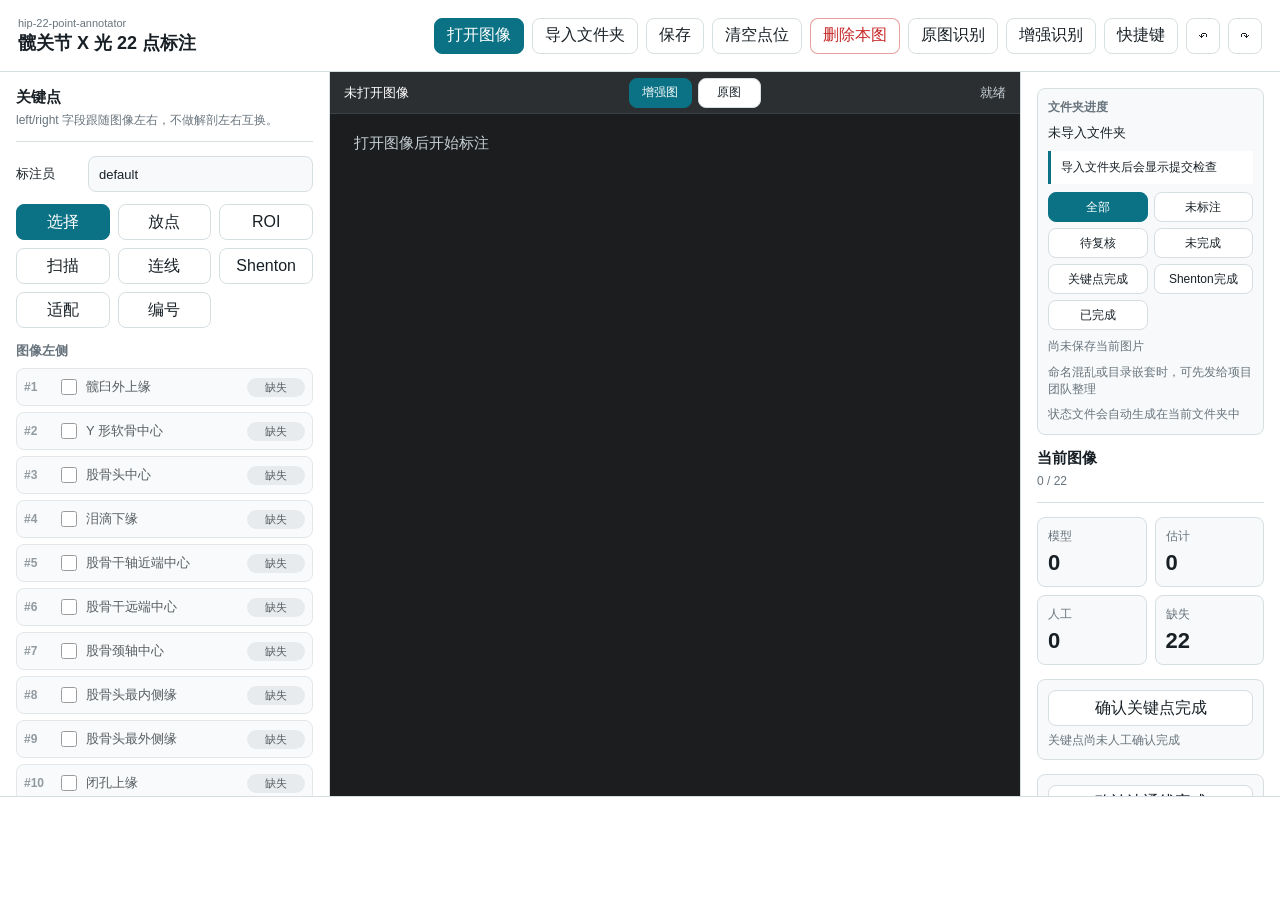
==== static/index.html @ 48fa0813 "feat: add 14 default guide connections with light red styling Add predefined connection pairs for ac" ====
<!doctype html>
<html lang="zh-CN">
  <head>
    <meta charset="utf-8" />
    <meta name="viewport" content="width=device-width, initial-scale=1" />
    <title>22 点髋关节 X 光标注</title>
    <link rel="stylesheet" href="/static/style.css?v=default-connections" />
  </head>
  <body>
    <main class="app-shell">
      <header class="topbar">
        <div class="brand">
          <p>hip-22-point-annotator</p>
          <h1>髋关节 X 光 22 点标注</h1>
        </div>
        <div class="top-actions">
          <label class="button primary">
            打开图像
            <input id="fileInput" type="file" accept="image/*,.dcm,.dicom" hidden />
          </label>
          <button id="btnFolder" type="button">导入文件夹</button>
          <button id="btnSave" type="button">保存</button>
          <button id="btnClearPoints" type="button" title="清空当前图片的 22 个关键点，不影响 Shenton 曲线、ROI 或扫描校正">清空点位</button>
          <button id="btnDeleteImage" class="danger" type="button" title="从当前文件夹删除这张图片及同名标注文件">删除本图</button>
          <button id="btnAutoDetect" type="button" title="用原图对当前图片重新识别；保留已经人工修改的点">原图识别</button>
          <button id="btnAutoDetectEnhanced" type="button" title="用增强预览图识别当前图片；仅辅助识别，不覆盖原图">增强识别</button>
          <button id="btnShortcutHelp" type="button" title="查看快捷键">快捷键</button>
          <button id="btnUndo" type="button" aria-label="撤销">↶</button>
          <button id="btnRedo" type="button" aria-label="重做">↷</button>
        </div>
      </header>

      <section class="workspace">
        <aside class="side-panel point-panel">
          <div class="panel-head">
            <div>
              <h2>关键点</h2>
              <p>left/right 字段跟随图像左右，不做解剖左右互换。</p>
            </div>
          </div>
          <div class="annotator-row">
            <label for="annotatorInput">标注员</label>
            <input id="annotatorInput" type="text" value="default" autocomplete="off" />
          </div>
          <div class="tool-row" role="group" aria-label="工具">
            <button class="tool-button active" data-tool="select" type="button">选择</button>
            <button class="tool-button" data-tool="point" type="button">放点</button>
            <button class="tool-button" data-tool="roi" type="button">ROI</button>
            <button class="tool-button" data-tool="scan" type="button">扫描</button>
            <button class="tool-button" data-tool="line" type="button">连线</button>
            <button class="tool-button" data-tool="shenton" type="button">Shenton</button>
            <button id="btnFit" type="button">适配</button>
            <button id="btnToggleLabels" type="button">编号</button>
          </div>
          <div class="roi-toolbox" id="roiToolbox" hidden>
            <div class="settings-title">关注区域 ROI</div>
            <div class="roi-actions">
              <button id="btnRoiFit" type="button">适配 ROI</button>
              <button id="btnRoiClear" type="button">清空 ROI</button>
            </div>
            <small id="roiHintText">拖拽画出需要关注的 X 光区域；ROI 启用时识别优先使用 ROI，未启用 ROI 时才使用扫描四角校正。</small>
          </div>
          <div class="scan-toolbox" id="scanToolbox" hidden>
            <div class="settings-title">类扫描校正</div>
            <div class="scan-actions">
              <button id="btnScanFit" type="button">适配扫描区</button>
              <button id="btnScanClear" type="button">清空四角</button>
            </div>
            <small id="scanHintText">依次点击片子左上、右上、右下、左下四个角；未启用 ROI 时，识别会先透视校正再映射回原图坐标。</small>
          </div>
          <div class="shenton-toolbox" id="shentonToolbox" hidden>
            <div class="settings-title">Shenton 曲线</div>
            <div class="segmented-row" role="group" aria-label="Shenton 侧别">
              <button class="active" type="button" data-shenton-side="left">图像左侧</button>
              <button type="button" data-shenton-side="right">图像右侧</button>
            </div>
            <div class="segmented-row" role="group" aria-label="Shenton 曲线段">
              <button class="active" type="button" data-shenton-segment="obturator_upper_curve">闭孔上缘</button>
              <button type="button" data-shenton-segment="femoral_neck_inner_lower_curve">股骨颈内下缘</button>
            </div>
            <div class="shenton-actions">
              <button id="btnShentonUndo" type="button">撤销点</button>
              <button id="btnShentonClear" type="button">清空段</button>
            </div>
            <label class="shenton-review-row" for="shentonReviewSelect">
              医生判断
              <select id="shentonReviewSelect">
                <option value="not_reviewed">未复核</option>
                <option value="continuous">连续</option>
                <option value="discontinuous">不连续</option>
                <option value="uncertain">不确定</option>
              </select>
            </label>
            <small id="shentonHintText">每侧两段曲线，每段至少 3 个点，点越多越贴合曲线；本功能仅用于研究复核辅助。</small>
          </div>
          <div class="point-groups" id="pointGroups"></div>
        </aside>

        <section class="canvas-column">
          <div class="canvas-toolbar">
            <div class="image-title" id="imageTitle">未打开图像</div>
            <div class="view-toggle" role="group" aria-label="图像显示模式">
              <button class="active" type="button" data-image-view="enhanced">增强图</button>
              <button type="button" data-image-view="original">原图</button>
            </div>
            <div class="status-text" id="statusText">就绪</div>
          </div>
          <div class="canvas-wrap" id="canvasWrap">
            <canvas id="mainCanvas"></canvas>
            <div class="context-menu" id="contextMenu">
              <div class="context-title" id="contextTitle">选择点位</div>
              <div id="contextItems"></div>
            </div>
          </div>
        </section>

        <aside class="side-panel review-panel">
          <div class="progress-box">
            <div class="settings-title">文件夹进度</div>
            <div class="progress-summary" id="progressSummary">未导入文件夹</div>
            <div class="submission-check" id="submissionCheck">导入文件夹后会显示提交检查</div>
            <div class="filter-row" id="progressFilters" role="group" aria-label="按标注状态筛选">
              <button class="active" type="button" data-status-filter="all">全部</button>
              <button type="button" data-status-filter="pending">未标注</button>
              <button type="button" data-status-filter="auto">待复核</button>
              <button type="button" data-status-filter="in_progress">未完成</button>
              <button type="button" data-status-filter="keypoint_complete">关键点完成</button>
              <button type="button" data-status-filter="shenton_complete">Shenton完成</button>
              <button type="button" data-status-filter="done">已完成</button>
            </div>
            <small id="saveInfoText">尚未保存当前图片</small>
            <small id="importReportText">命名混乱或目录嵌套时，可先发给项目团队整理</small>
            <small id="progressReportText">状态文件会自动生成在当前文件夹中</small>
          </div>
          <div class="panel-head">
            <div>
              <h2>当前图像</h2>
              <p id="completionText">0 / 22</p>
            </div>
          </div>
          <div class="summary-grid">
            <div>
              <span>模型</span>
              <strong id="countModel">0</strong>
            </div>
            <div>
              <span>估计</span>
              <strong id="countEstimated">0</strong>
            </div>
            <div>
              <span>人工</span>
              <strong id="countManual">0</strong>
            </div>
            <div>
              <span>缺失</span>
              <strong id="countMissing">22</strong>
            </div>
          </div>
          <div class="completion-actions">
            <button id="btnConfirmKeypointsComplete" type="button">确认关键点完成</button>
            <small id="keypointConfirmText">关键点尚未人工确认完成</small>
          </div>
          <div class="completion-actions">
            <button id="btnConfirmShentonComplete" type="button">确认沈通线完成</button>
            <small id="shentonConfirmText">沈通线尚未人工确认完成</small>
          </div>
          <div class="selected-box">
            <span>选中点</span>
            <strong id="selectedLabel">-</strong>
            <small id="selectedCoords">-</small>
          </div>
          <details class="measurement-box">
            <summary>Shenton 与测量</summary>
            <div id="shentonSummaryText">尚未标注 Shenton 曲线</div>
            <div id="clinicalParameterText">关键指标：等待关键点</div>
            <small id="acetabularDepthText">髋臼深度：等待关键点；DICOM 标尺可显示毫米值</small>
          </details>
          <details class="advanced-box">
            <summary>高级设置与团队导出</summary>
          <div class="settings-box">
            <div class="settings-title">工作流</div>
            <label class="toggle-row">
              <input id="autoDetectToggle" type="checkbox" checked />
              <span>启用自动识别</span>
            </label>
            <label class="toggle-row">
              <input id="autoSaveToggle" type="checkbox" checked />
              <span>自动保存</span>
            </label>
            <div class="dataset-root-box">
              <span>当前工作区</span>
              <small id="datasetRootText">annotation-tool</small>
              <button id="btnChooseDatasetRoot" type="button">选择目录</button>
            </div>
            <div class="dataset-root-box">
              <span>保存规则</span>
              <small>JSON 保存到 annotations；YOLO txt 保存到图片同目录</small>
            </div>
            <div class="dataset-root-box">
              <span>自动识别</span>
              <small id="autoDetectQueueText">未排队</small>
            </div>
            <button id="btnExportYolo" type="button" title="团队整理或训练使用；医生提交时直接发送整个文件夹即可">团队导出 YOLO</button>
            <div class="settings-title">显示</div>
            <label class="toggle-row">
              <input id="showDefaultConnectionsToggle" type="checkbox" checked />
              <span>默认连线</span>
            </label>
            <label class="toggle-row">
              <input id="showManualConnectionsToggle" type="checkbox" checked />
              <span>人工连线</span>
            </label>
            <label class="toggle-row">
              <input id="showShentonToggle" type="checkbox" checked />
              <span>Shenton 曲线</span>
            </label>
            <label class="toggle-row">
              <input id="showMeasurementsToggle" type="checkbox" checked />
              <span>测量线与指标</span>
            </label>
            <label class="toggle-row">
              <input id="showPointLabelsToggle" type="checkbox" checked />
              <span>点编号</span>
            </label>
          </div>
          <div class="connection-box">
            <div class="settings-title">连线</div>
            <strong id="selectedConnectionLabel">未选中连线</strong>
            <button id="btnDeleteConnection" type="button">取消选中连线</button>
            <div id="connectionList" class="connection-list"></div>
          </div>
          </details>
          <div class="warning-list" id="warningList"></div>
        </aside>
      </section>

      <footer class="thumb-strip" id="thumbStrip"></footer>
    </main>

    <dialog id="folderDialog">
      <form method="dialog" class="folder-dialog">
        <h2>导入文件夹</h2>
        <label for="folderPathInput">文件夹绝对路径</label>
        <div class="folder-input-row">
          <input id="folderPathInput" type="text" placeholder="/path/to/images" />
          <button id="btnPickFolder" type="button">选择</button>
        </div>
        <p id="folderError" class="dialog-error"></p>
        <p class="folder-help">
          建议所有待标注图片放在同一个文件夹。若命名混乱、嵌套很多、无法导入或不确定怎么整理，可先把照片发给项目团队整理后再标注。
        </p>
        <div class="dialog-actions">
          <button value="cancel" type="submit">取消</button>
          <button id="btnConfirmFolder" value="default" type="button">导入</button>
        </div>
      </form>
    </dialog>

    <dialog id="shortcutsDialog">
      <form method="dialog" class="shortcut-dialog">
        <h2>快捷键</h2>
        <div class="shortcut-grid">
          <span>V</span><span>选择/拖拽</span>
          <span>P</span><span>放点</span>
          <span>R</span><span>画 ROI</span>
          <span>C</span><span>扫描四角</span>
          <span>S</span><span>Shenton 曲线</span>
          <span>E</span><span>增强图 / 原图</span>
          <span>D</span><span>原图识别</span>
          <span>F</span><span>适配当前图</span>
          <span>Ctrl+S</span><span>保存</span>
          <span>← / →</span><span>上一张 / 下一张</span>
          <span>Delete</span><span>删除选中项或标记缺失</span>
        </div>
        <div class="dialog-actions">
          <button value="default" type="submit">关闭</button>
        </div>
      </form>
    </dialog>

    <script src="/static/app.js?v=default-connections"></script>
  </body>
</html>
---- static/style.css ----
:root {
  --bg: #eef2f3;
  --panel: #ffffff;
  --panel-2: #f7f9fa;
  --ink: #182026;
  --muted: #68747d;
  --line: #d7dee2;
  --canvas: #1b1d1f;
  --accent: #0b7285;
  --accent-strong: #095c6b;
  --left: #d9480f;
  --right: #1c7ed6;
  --manual: #2f9e44;
  --estimated: #e67700;
  --retuve: #6741d9;
  --missing: #adb5bd;
  --danger: #c92a2a;
  --shadow: 0 8px 24px rgba(24, 32, 38, 0.08);
  --radius: 8px;
  font-family: "Segoe UI", "Microsoft YaHei", "PingFang SC", Arial, sans-serif;
}

* {
  box-sizing: border-box;
}

[hidden] {
  display: none !important;
}

body {
  margin: 0;
  background: var(--bg);
  color: var(--ink);
  height: 100vh;
  overflow: hidden;
}

button,
.button,
input {
  font: inherit;
}

button,
.button {
  min-height: 36px;
  border: 1px solid var(--line);
  border-radius: var(--radius);
  background: var(--panel);
  color: var(--ink);
  padding: 0 12px;
  display: inline-flex;
  align-items: center;
  justify-content: center;
  gap: 6px;
  cursor: pointer;
}

button:hover,
.button:hover {
  border-color: var(--accent);
  color: var(--accent);
}

.button.primary {
  background: var(--accent);
  border-color: var(--accent);
  color: white;
}

.button.primary:hover {
  background: var(--accent-strong);
  color: white;
}

button.danger {
  border-color: rgba(201, 42, 42, 0.45);
  color: var(--danger);
}

button.danger:hover {
  background: #fff5f5;
  border-color: var(--danger);
  color: var(--danger);
}

.app-shell {
  height: 100vh;
  display: grid;
  grid-template-rows: minmax(72px, auto) minmax(0, 1fr) 104px;
}

.topbar {
  background: var(--panel);
  border-bottom: 1px solid var(--line);
  display: flex;
  align-items: center;
  justify-content: space-between;
  padding: 0 18px;
  gap: 16px;
}

.brand p {
  margin: 0 0 2px;
  color: var(--muted);
  font-size: 11px;
}

.brand h1 {
  margin: 0;
  font-size: 18px;
  font-weight: 700;
}

.top-actions {
  display: flex;
  align-items: center;
  gap: 8px;
  flex-wrap: wrap;
  justify-content: flex-end;
}

.workspace {
  min-height: 0;
  display: grid;
  grid-template-columns: 330px minmax(420px, 1fr) 260px;
}

.side-panel {
  min-height: 0;
  background: var(--panel);
  border-right: 1px solid var(--line);
  padding: 16px;
  overflow-y: auto;
}

.review-panel {
  border-left: 1px solid var(--line);
  border-right: 0;
}

.panel-head {
  border-bottom: 1px solid var(--line);
  padding-bottom: 12px;
  margin-bottom: 14px;
}

.panel-head h2 {
  margin: 0 0 5px;
  font-size: 15px;
}

.panel-head p {
  margin: 0;
  color: var(--muted);
  font-size: 12px;
  line-height: 1.45;
}

.annotator-row {
  display: grid;
  grid-template-columns: 64px 1fr;
  align-items: center;
  gap: 8px;
  margin-bottom: 12px;
  font-size: 13px;
}

.annotator-row input,
.folder-dialog input {
  min-height: 36px;
  border: 1px solid var(--line);
  border-radius: var(--radius);
  padding: 0 10px;
  background: var(--panel-2);
  color: var(--ink);
}

.tool-row {
  display: grid;
  grid-template-columns: repeat(3, 1fr);
  gap: 8px;
  margin-bottom: 14px;
}

.tool-button.active {
  background: var(--accent);
  border-color: var(--accent);
  color: white;
}

.shenton-toolbox,
.roi-toolbox,
.scan-toolbox {
  border: 1px solid var(--line);
  border-radius: var(--radius);
  background: var(--panel-2);
  padding: 10px;
  display: grid;
  gap: 8px;
  margin-bottom: 14px;
}

.segmented-row,
.shenton-actions,
.roi-actions,
.scan-actions,
.view-toggle {
  display: grid;
  grid-template-columns: repeat(2, minmax(0, 1fr));
  gap: 6px;
}

.view-toggle {
  width: 132px;
  flex: 0 0 auto;
}

.segmented-row button,
.shenton-actions button,
.roi-actions button,
.scan-actions button,
.view-toggle button {
  min-height: 30px;
  padding: 0 8px;
  font-size: 12px;
}

.segmented-row button.active,
.view-toggle button.active {
  color: white;
  background: var(--accent);
  border-color: var(--accent);
}

.shenton-review-row {
  display: grid;
  grid-template-columns: 70px minmax(0, 1fr);
  align-items: center;
  gap: 8px;
  font-size: 13px;
}

.shenton-review-row select {
  min-height: 32px;
  border: 1px solid var(--line);
  border-radius: var(--radius);
  background: var(--panel);
  color: var(--ink);
  padding: 0 8px;
}

.shenton-toolbox small,
.roi-toolbox small,
.scan-toolbox small {
  color: var(--muted);
  font-size: 12px;
  line-height: 1.45;
}

.point-groups {
  display: grid;
  gap: 14px;
}

.point-group h3 {
  margin: 0 0 8px;
  font-size: 13px;
  color: var(--muted);
}

.point-row {
  width: 100%;
  min-height: 38px;
  border: 1px solid var(--line);
  background: var(--panel-2);
  border-radius: var(--radius);
  display: grid;
  grid-template-columns: 26px 22px minmax(0, 1fr) 66px;
  align-items: center;
  gap: 7px;
  padding: 5px 7px;
  margin-bottom: 6px;
  cursor: pointer;
}

.point-row:hover {
  border-color: var(--accent);
}

.point-row.selected {
  border-color: var(--accent);
  box-shadow: inset 3px 0 0 var(--accent);
}

.point-row.missing {
  opacity: 0.72;
}

.point-number {
  font-size: 12px;
  font-weight: 700;
  color: var(--muted);
}

.point-row input {
  width: 16px;
  height: 16px;
  accent-color: var(--accent);
}

.point-name {
  min-width: 0;
  overflow: hidden;
  white-space: nowrap;
  text-overflow: ellipsis;
  font-size: 13px;
}

.source-badge {
  min-width: 58px;
  justify-self: end;
  border-radius: 999px;
  padding: 2px 7px;
  font-size: 11px;
  text-align: center;
  color: white;
  background: var(--missing);
}

.source-badge.retuve {
  background: var(--retuve);
}

.source-badge.estimated {
  background: var(--estimated);
}

.source-badge.manual {
  background: var(--manual);
}

.source-badge.missing {
  color: var(--ink);
  background: #dfe4e7;
}

.canvas-column {
  min-width: 0;
  min-height: 0;
  display: grid;
  grid-template-rows: 42px minmax(0, 1fr);
  background: var(--canvas);
}

.canvas-toolbar {
  height: 42px;
  background: #2b2f31;
  color: white;
  display: flex;
  align-items: center;
  justify-content: space-between;
  gap: 12px;
  padding: 0 14px;
  border-bottom: 1px solid #3a4044;
  font-size: 13px;
}

.image-title,
.status-text {
  min-width: 0;
  overflow: hidden;
  white-space: nowrap;
  text-overflow: ellipsis;
}

.status-text {
  color: #c7d0d5;
}

.canvas-wrap {
  position: relative;
  min-height: 0;
  overflow: hidden;
}

#mainCanvas {
  display: block;
  width: 100%;
  height: 100%;
}

.context-menu {
  position: absolute;
  z-index: 20;
  display: none;
  min-width: 220px;
  max-width: 280px;
  max-height: min(520px, calc(100% - 16px));
  background: var(--panel);
  border: 1px solid var(--line);
  border-radius: var(--radius);
  box-shadow: var(--shadow);
  overflow-y: auto;
}

.context-title {
  padding: 8px 10px;
  background: var(--panel-2);
  color: var(--muted);
  font-size: 12px;
  border-bottom: 1px solid var(--line);
}

.context-item {
  padding: 8px 10px;
  display: flex;
  align-items: center;
  justify-content: space-between;
  gap: 12px;
  cursor: pointer;
  font-size: 13px;
}

.context-item:hover {
  background: #e8f7fa;
  color: var(--accent);
}

.context-item small {
  color: var(--muted);
}

.summary-grid {
  display: grid;
  grid-template-columns: repeat(2, 1fr);
  gap: 8px;
  margin-bottom: 14px;
}

.summary-grid div,
.selected-box,
.completion-actions,
.measurement-box,
.settings-box,
.connection-box,
.progress-box {
  border: 1px solid var(--line);
  border-radius: var(--radius);
  background: var(--panel-2);
  padding: 10px;
}

.settings-box,
.connection-box,
.measurement-box {
  display: grid;
  gap: 8px;
  margin-bottom: 14px;
}

.advanced-box {
  border: 1px solid var(--line);
  border-radius: var(--radius);
  background: var(--panel-2);
  margin-bottom: 14px;
}

.advanced-box summary {
  min-height: 36px;
  padding: 8px 10px;
  cursor: pointer;
  color: var(--ink);
  font-size: 13px;
  font-weight: 700;
}

.advanced-box .settings-box,
.advanced-box .connection-box {
  border: 0;
  border-top: 1px solid var(--line);
  border-radius: 0;
  margin-bottom: 0;
}

.progress-box {
  display: grid;
  gap: 8px;
  margin-bottom: 14px;
}

.progress-summary {
  font-size: 13px;
  line-height: 1.45;
}

.progress-summary strong {
  font-size: 20px;
}

.submission-check {
  border-left: 3px solid var(--accent);
  background: white;
  padding: 8px 10px;
  font-size: 12px;
  line-height: 1.45;
}

.submission-check.ready {
  border-left-color: var(--manual);
  background: #ebfbee;
}

.submission-check.warning {
  border-left-color: var(--estimated);
  background: #fff8e8;
}

.filter-row {
  display: grid;
  grid-template-columns: repeat(2, minmax(0, 1fr));
  gap: 6px;
}

.filter-row button {
  min-height: 30px;
  padding: 0 8px;
  font-size: 12px;
}

.filter-row button.active {
  color: white;
  background: var(--accent);
  border-color: var(--accent);
}

.summary-grid span,
.selected-box span,
.selected-box small,
.completion-actions small,
.dataset-root-box span,
.dataset-root-box small {
  display: block;
  color: var(--muted);
  font-size: 12px;
}

.completion-actions {
  display: grid;
  gap: 6px;
  margin-bottom: 14px;
}

.completion-actions small {
  line-height: 1.4;
}

.measurement-box {
  border: 1px solid var(--line);
  border-radius: var(--radius);
  background: var(--panel-2);
  margin-bottom: 14px;
  font-size: 12px;
  line-height: 1.45;
}

.measurement-box summary {
  min-height: 36px;
  padding: 8px 10px;
  cursor: pointer;
  color: var(--ink);
  font-size: 13px;
  font-weight: 700;
}

.measurement-box > :not(summary) {
  border-top: 1px solid var(--line);
  padding: 8px 10px;
}

.measurement-box small {
  color: var(--muted);
  overflow-wrap: anywhere;
}

.summary-grid strong {
  display: block;
  margin-top: 5px;
  font-size: 22px;
}

.selected-box strong {
  display: block;
  margin: 6px 0;
  font-size: 14px;
  line-height: 1.35;
}

.settings-title {
  color: var(--muted);
  font-size: 12px;
  font-weight: 700;
}

.toggle-row {
  min-height: 28px;
  display: flex;
  align-items: center;
  gap: 8px;
  font-size: 13px;
}

.toggle-row input {
  width: 16px;
  height: 16px;
  accent-color: var(--accent);
}

.dataset-root-box {
  display: grid;
  gap: 6px;
}

.dataset-root-box small {
  overflow: hidden;
  overflow-wrap: anywhere;
  white-space: normal;
  text-overflow: ellipsis;
}

#saveInfoText,
#importReportText,
#progressReportText {
  display: block;
  color: var(--muted);
  font-size: 12px;
  line-height: 1.45;
  overflow-wrap: anywhere;
}

.connection-box strong {
  font-size: 13px;
  line-height: 1.35;
}

.connection-list {
  max-height: 180px;
  overflow-y: auto;
  display: grid;
  gap: 6px;
}

.connection-row {
  border: 1px solid var(--line);
  border-radius: var(--radius);
  background: var(--panel);
  min-height: 32px;
  padding: 6px 8px;
  display: flex;
  justify-content: space-between;
  gap: 8px;
  align-items: center;
  cursor: pointer;
  font-size: 12px;
}

.connection-row:hover,
.connection-row.selected {
  border-color: var(--accent);
  color: var(--accent);
}

.connection-row small {
  color: var(--muted);
}

.warning-list {
  display: grid;
  gap: 8px;
}

.warning-item {
  border-left: 3px solid var(--estimated);
  background: #fff8e8;
  padding: 8px 10px;
  font-size: 12px;
  line-height: 1.45;
}

.thumb-strip {
  min-width: 0;
  background: var(--panel);
  border-top: 1px solid var(--line);
  display: flex;
  align-items: center;
  gap: 10px;
  padding: 12px 16px;
  overflow-x: auto;
}

.thumb {
  width: 84px;
  height: 72px;
  border: 2px solid transparent;
  border-radius: var(--radius);
  background-position: center;
  background-size: cover;
  background-color: var(--panel-2);
  flex: 0 0 auto;
  position: relative;
  cursor: pointer;
  overflow: hidden;
}

.thumb.loading::after {
  content: "";
  position: absolute;
  inset: 0;
  background: linear-gradient(90deg, transparent, rgba(255, 255, 255, 0.38), transparent);
  transform: translateX(-100%);
  animation: thumb-loading 1.2s infinite;
}

@keyframes thumb-loading {
  to {
    transform: translateX(100%);
  }
}

.thumb.active {
  border-color: var(--accent);
}

.thumb-status {
  position: absolute;
  width: 10px;
  height: 10px;
  right: 5px;
  top: 5px;
  border-radius: 50%;
  background: var(--missing);
  border: 1px solid white;
}

.thumb-label {
  position: absolute;
  left: 4px;
  right: 4px;
  bottom: 4px;
  border-radius: 5px;
  padding: 2px 4px;
  color: white;
  background: rgba(24, 32, 38, 0.78);
  font-size: 11px;
  line-height: 1.2;
  text-align: center;
  white-space: nowrap;
  overflow: hidden;
  text-overflow: ellipsis;
}

.thumb-status.in_progress {
  background: var(--estimated);
}

.thumb-status.keypoint_complete {
  background: var(--accent);
}

.thumb-status.shenton_complete {
  background: var(--right);
}

.thumb-status.auto {
  background: var(--retuve);
}

.thumb-status.done {
  background: var(--manual);
}

.thumb-empty {
  min-width: 220px;
  color: var(--muted);
  font-size: 13px;
}

dialog {
  border: 1px solid var(--line);
  border-radius: var(--radius);
  box-shadow: var(--shadow);
  padding: 0;
}

dialog::backdrop {
  background: rgba(24, 32, 38, 0.42);
}

.folder-dialog,
.shortcut-dialog {
  width: min(480px, 92vw);
  display: grid;
  gap: 10px;
  padding: 18px;
}

.folder-dialog h2,
.shortcut-dialog h2 {
  margin: 0 0 6px;
  font-size: 18px;
}

.shortcut-grid {
  display: grid;
  grid-template-columns: 72px minmax(0, 1fr);
  gap: 8px 12px;
  font-size: 13px;
}

.shortcut-grid span:nth-child(odd) {
  font-weight: 700;
  color: var(--accent);
}

.folder-input-row {
  display: grid;
  grid-template-columns: minmax(0, 1fr) auto;
  gap: 8px;
}

.dialog-error {
  min-height: 18px;
  margin: 0;
  color: var(--danger);
  font-size: 12px;
}

.folder-help {
  margin: 0;
  color: var(--muted);
  font-size: 12px;
  line-height: 1.45;
}

.dialog-actions {
  display: flex;
  justify-content: flex-end;
  gap: 8px;
}

@media (max-width: 1180px) {
  .workspace {
    grid-template-columns: 300px minmax(360px, 1fr);
  }

  .review-panel {
    display: none;
  }
}

@media (max-width: 820px) {
  body {
    overflow: auto;
  }

  .app-shell {
    min-height: 100vh;
    height: auto;
    grid-template-rows: auto 70vh 96px;
  }

  .topbar,
  .workspace {
    display: block;
  }

  .topbar {
    padding: 12px;
  }

  .top-actions {
    margin-top: 10px;
    justify-content: flex-start;
  }

  .point-panel {
    display: none;
  }

  .canvas-column {
    height: 70vh;
  }
}
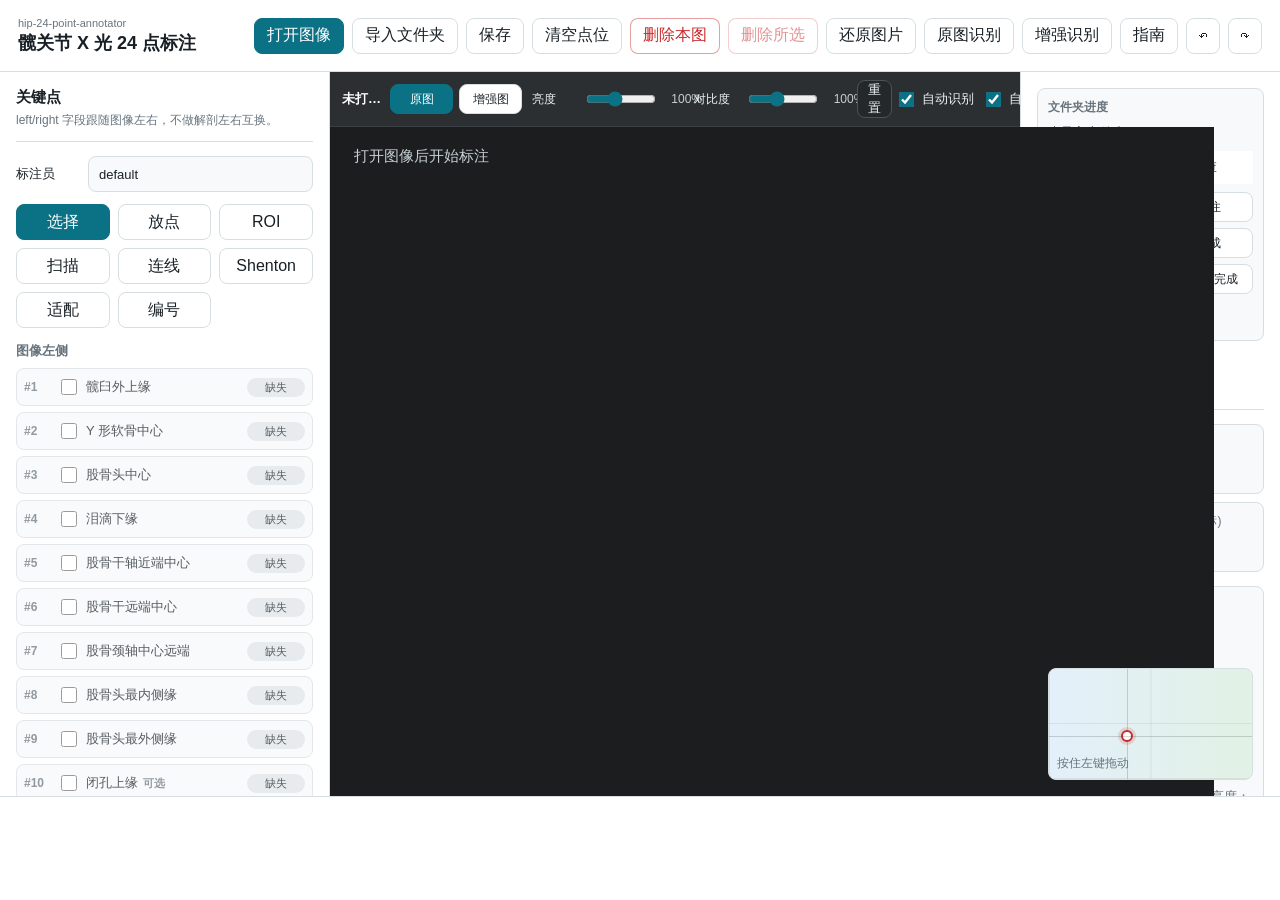
==== commit 93de4615: "feat: add optional hip annotation workflow updates" ====
--- a/static/index.html
+++ b/static/index.html
@@ -3,15 +3,15 @@
   <head>
     <meta charset="utf-8" />
     <meta name="viewport" content="width=device-width, initial-scale=1" />
-    <title>22 点髋关节 X 光标注</title>
-    <link rel="stylesheet" href="/static/style.css?v=default-connections" />
+    <title>24 点髋关节 X 光标注</title>
+    <link rel="stylesheet" href="/static/style.css?v=hip24-optional-10-11" />
   </head>
   <body>
     <main class="app-shell">
       <header class="topbar">
         <div class="brand">
-          <p>hip-22-point-annotator</p>
-          <h1>髋关节 X 光 22 点标注</h1>
+          <p>hip-24-point-annotator</p>
+          <h1>髋关节 X 光 24 点标注</h1>
         </div>
         <div class="top-actions">
           <label class="button primary">
@@ -20,11 +20,13 @@
           </label>
           <button id="btnFolder" type="button">导入文件夹</button>
           <button id="btnSave" type="button">保存</button>
-          <button id="btnClearPoints" type="button" title="清空当前图片的 22 个关键点，不影响 Shenton 曲线、ROI 或扫描校正">清空点位</button>
-          <button id="btnDeleteImage" class="danger" type="button" title="从当前文件夹删除这张图片及同名标注文件">删除本图</button>
+          <button id="btnClearPoints" type="button" title="清空当前图片的 24 个关键点，不影响 Shenton 曲线、ROI 或扫描校正">清空点位</button>
+          <button id="btnDeleteImage" class="danger" type="button" title="将这张图片及同名标注文件移动到图片同目录 trash 文件夹">删除本图</button>
+          <button id="btnDeleteSelectedImages" class="danger" type="button" disabled title="将勾选缩略图及同名标注文件移动到图片同目录 trash 文件夹">删除所选</button>
+          <button id="btnRestoreImages" type="button" title="从当前工作区 trash 文件夹中选择图片还原">还原图片</button>
           <button id="btnAutoDetect" type="button" title="用原图对当前图片重新识别；保留已经人工修改的点">原图识别</button>
           <button id="btnAutoDetectEnhanced" type="button" title="用增强预览图识别当前图片；仅辅助识别，不覆盖原图">增强识别</button>
-          <button id="btnShortcutHelp" type="button" title="查看快捷键">快捷键</button>
+          <button id="btnShortcutHelp" type="button" title="查看使用指南和快捷键">指南</button>
           <button id="btnUndo" type="button" aria-label="撤销">↶</button>
           <button id="btnRedo" type="button" aria-label="重做">↷</button>
         </div>
@@ -98,12 +100,38 @@
 
         <section class="canvas-column">
           <div class="canvas-toolbar">
-            <div class="image-title" id="imageTitle">未打开图像</div>
-            <div class="view-toggle" role="group" aria-label="图像显示模式">
-              <button class="active" type="button" data-image-view="enhanced">增强图</button>
-              <button type="button" data-image-view="original">原图</button>
-            </div>
-            <div class="status-text" id="statusText">就绪</div>
+            <div class="canvas-primary">
+              <div class="image-title" id="imageTitle">未打开图像</div>
+              <div class="view-toggle" role="group" aria-label="图像显示模式">
+                <button class="active" type="button" data-image-view="original">原图</button>
+                <button type="button" data-image-view="enhanced">增强图</button>
+              </div>
+            </div>
+            <div class="display-controls" aria-label="常用显示调节">
+              <label class="toolbar-slider" for="brightnessSlider">
+                <span>亮度</span>
+                <input id="brightnessSlider" type="range" min="50" max="180" value="100" />
+                <output id="brightnessValue">100%</output>
+              </label>
+              <label class="toolbar-slider" for="contrastSlider">
+                <span>对比度</span>
+                <input id="contrastSlider" type="range" min="50" max="180" value="100" />
+                <output id="contrastValue">100%</output>
+              </label>
+              <button id="btnResetDisplayAdjustments" type="button">重置</button>
+            </div>
+            <div class="workflow-strip" aria-label="常用工作流设置">
+              <label class="toolbar-toggle">
+                <input id="autoDetectToggle" type="checkbox" checked />
+                <span>自动识别</span>
+              </label>
+              <label class="toolbar-toggle">
+                <input id="autoSaveToggle" type="checkbox" checked />
+                <span>自动保存</span>
+              </label>
+              <small id="autoDetectQueueText">未排队</small>
+              <div class="status-text" id="statusText">就绪</div>
+            </div>
           </div>
           <div class="canvas-wrap" id="canvasWrap">
             <canvas id="mainCanvas"></canvas>
@@ -128,14 +156,11 @@
               <button type="button" data-status-filter="shenton_complete">Shenton完成</button>
               <button type="button" data-status-filter="done">已完成</button>
             </div>
-            <small id="saveInfoText">尚未保存当前图片</small>
-            <small id="importReportText">命名混乱或目录嵌套时，可先发给项目团队整理</small>
-            <small id="progressReportText">状态文件会自动生成在当前文件夹中</small>
           </div>
           <div class="panel-head">
             <div>
               <h2>当前图像</h2>
-              <p id="completionText">0 / 22</p>
+              <p id="completionText">0 / 20 必标</p>
             </div>
           </div>
           <div class="summary-grid">
@@ -152,9 +177,21 @@
               <strong id="countManual">0</strong>
             </div>
             <div>
-              <span>缺失</span>
-              <strong id="countMissing">22</strong>
-            </div>
+              <span>缺失(必标)</span>
+              <strong id="countMissing">20</strong>
+            </div>
+          </div>
+          <div class="display-adjust-box">
+            <div class="settings-title">显示调节</div>
+            <div class="display-adjust-values">
+              <span>亮度 <strong id="sideBrightnessValue">100%</strong></span>
+              <span>对比度 <strong id="sideContrastValue">100%</strong></span>
+            </div>
+            <div id="displayAdjustPad" class="display-adjust-pad" role="slider" aria-label="拖动调节亮度和对比度" tabindex="0">
+              <span>按住左键拖动</span>
+              <i></i>
+            </div>
+            <small>向左/右调对比度，向上/下调亮度；参数随标注保存。</small>
           </div>
           <div class="completion-actions">
             <button id="btnConfirmKeypointsComplete" type="button">确认关键点完成</button>
@@ -178,15 +215,7 @@
           <details class="advanced-box">
             <summary>高级设置与团队导出</summary>
           <div class="settings-box">
-            <div class="settings-title">工作流</div>
-            <label class="toggle-row">
-              <input id="autoDetectToggle" type="checkbox" checked />
-              <span>启用自动识别</span>
-            </label>
-            <label class="toggle-row">
-              <input id="autoSaveToggle" type="checkbox" checked />
-              <span>自动保存</span>
-            </label>
+            <div class="settings-title">文件与导出</div>
             <div class="dataset-root-box">
               <span>当前工作区</span>
               <small id="datasetRootText">annotation-tool</small>
@@ -196,12 +225,8 @@
               <span>保存规则</span>
               <small>JSON 保存到 annotations；YOLO txt 保存到图片同目录</small>
             </div>
-            <div class="dataset-root-box">
-              <span>自动识别</span>
-              <small id="autoDetectQueueText">未排队</small>
-            </div>
             <button id="btnExportYolo" type="button" title="团队整理或训练使用；医生提交时直接发送整个文件夹即可">团队导出 YOLO</button>
-            <div class="settings-title">显示</div>
+            <div class="settings-title">显示覆盖层</div>
             <label class="toggle-row">
               <input id="showDefaultConnectionsToggle" type="checkbox" checked />
               <span>默认连线</span>
@@ -221,6 +246,10 @@
             <label class="toggle-row">
               <input id="showPointLabelsToggle" type="checkbox" checked />
               <span>点编号</span>
+            </label>
+            <label class="toggle-row">
+              <input id="showPoint10And11Toggle" type="checkbox" />
+              <span>10/11 点（可选）</span>
             </label>
           </div>
           <div class="connection-box">
@@ -256,8 +285,50 @@
       </form>
     </dialog>
 
+    <dialog id="deleteImageDialog">
+      <form method="dialog" class="folder-dialog">
+        <h2>删除图片</h2>
+        <p id="deleteImageMessage" class="dialog-message"></p>
+        <label class="toggle-row">
+          <input id="skipDeleteConfirmToggle" type="checkbox" />
+          <span>本次会话不再确认</span>
+        </label>
+        <div class="dialog-actions">
+          <button value="cancel" type="submit">取消</button>
+          <button class="danger" value="confirm" type="submit">删除</button>
+        </div>
+      </form>
+    </dialog>
+
+    <dialog id="restoreDialog">
+      <form method="dialog" class="folder-dialog restore-dialog">
+        <h2>还原图片</h2>
+        <p id="restoreEmpty" class="dialog-message">trash 中没有可还原图片</p>
+        <div id="restoreList" class="restore-list"></div>
+        <div class="dialog-actions">
+          <button value="cancel" type="submit">取消</button>
+          <button id="btnConfirmRestore" value="default" type="button" disabled>还原所选</button>
+        </div>
+      </form>
+    </dialog>
+
     <dialog id="shortcutsDialog">
-      <form method="dialog" class="shortcut-dialog">
+      <form method="dialog" class="guide-dialog">
+        <h2>使用指南</h2>
+        <section class="guide-section">
+          <h3>保存与提交</h3>
+          <p id="saveInfoText">当前图片修改后开启自动保存会自动保存；保存会写入 JSON 和同名 YOLO txt。</p>
+          <p id="progressReportText">状态文件会自动生成在当前文件夹中。</p>
+        </section>
+        <section class="guide-section">
+          <h3>导入与整理</h3>
+          <p id="importReportText">命名混乱或目录嵌套时，可先发给项目团队整理。</p>
+        </section>
+        <section class="guide-section">
+          <h3>图像显示</h3>
+          <p>亮度和对比度只影响当前显示，不改变图片、关键点坐标或导出文件；顶部滑块和右侧拖动板同步，设置会写入当前标注文件。</p>
+          <p>当前 schema 为每侧 12 点，共 24 点；#7 为股骨颈轴中心远端，#12 为股骨颈轴中心近端。#10/#11 默认可选，不计入完成缺失。</p>
+        </section>
         <h2>快捷键</h2>
         <div class="shortcut-grid">
           <span>V</span><span>选择/拖拽</span>
@@ -269,8 +340,8 @@
           <span>D</span><span>原图识别</span>
           <span>F</span><span>适配当前图</span>
           <span>Ctrl+S</span><span>保存</span>
-          <span>← / →</span><span>上一张 / 下一张</span>
-          <span>Delete</span><span>删除选中项或标记缺失</span>
+          <span>← / →</span><span>保留给系统，不切换图片</span>
+          <span>Delete</span><span>删除选中项；无选中项时删除当前图片</span>
         </div>
         <div class="dialog-actions">
           <button value="default" type="submit">关闭</button>
@@ -278,6 +349,6 @@
       </form>
     </dialog>
 
-    <script src="/static/app.js?v=default-connections"></script>
+    <script src="/static/app.js?v=hip24-optional-10-11"></script>
   </body>
 </html>
--- a/static/style.css
+++ b/static/style.css
@@ -63,6 +63,16 @@
   color: var(--accent);
 }
 
+button:disabled {
+  opacity: 0.5;
+  cursor: not-allowed;
+}
+
+button:disabled:hover {
+  border-color: var(--line);
+  color: inherit;
+}
+
 .button.primary {
   background: var(--accent);
   border-color: var(--accent);
@@ -316,6 +326,14 @@
   white-space: nowrap;
   text-overflow: ellipsis;
   font-size: 13px;
+}
+
+.optional-point-tag {
+  display: inline-block;
+  margin-left: 5px;
+  color: var(--muted);
+  font-size: 11px;
+  font-weight: 600;
 }
 
 .source-badge {
@@ -350,33 +368,101 @@
   min-width: 0;
   min-height: 0;
   display: grid;
-  grid-template-rows: 42px minmax(0, 1fr);
+  grid-template-rows: auto minmax(0, 1fr);
   background: var(--canvas);
 }
 
 .canvas-toolbar {
-  height: 42px;
   background: #2b2f31;
   color: white;
+  display: grid;
+  grid-template-columns: minmax(180px, 1.1fr) minmax(360px, 1.6fr) minmax(300px, 1.2fr);
+  align-items: center;
+  gap: 10px;
+  padding: 8px 12px;
+  border-bottom: 1px solid #3a4044;
+  font-size: 13px;
+}
+
+.canvas-primary,
+.display-controls,
+.workflow-strip {
+  min-width: 0;
   display: flex;
   align-items: center;
-  justify-content: space-between;
-  gap: 12px;
-  padding: 0 14px;
-  border-bottom: 1px solid #3a4044;
-  font-size: 13px;
-}
-
-.image-title,
-.status-text {
+  gap: 8px;
+}
+
+.display-controls,
+.workflow-strip {
+  justify-content: flex-end;
+}
+
+.image-title {
   min-width: 0;
   overflow: hidden;
   white-space: nowrap;
   text-overflow: ellipsis;
 }
 
+.image-title {
+  font-weight: 700;
+}
+
 .status-text {
+  min-width: 92px;
+  max-width: 180px;
+  overflow: hidden;
+  white-space: nowrap;
+  text-overflow: ellipsis;
   color: #c7d0d5;
+}
+
+.toolbar-slider {
+  min-width: 146px;
+  display: grid;
+  grid-template-columns: 46px minmax(70px, 1fr) 42px;
+  align-items: center;
+  gap: 6px;
+  color: #edf2f4;
+  font-size: 12px;
+}
+
+.toolbar-slider input {
+  width: 100%;
+  accent-color: var(--accent);
+}
+
+.toolbar-slider output {
+  color: #c7d0d5;
+  text-align: right;
+}
+
+.toolbar-toggle {
+  display: inline-flex;
+  align-items: center;
+  gap: 5px;
+  color: #edf2f4;
+  white-space: nowrap;
+}
+
+.toolbar-toggle input {
+  width: 15px;
+  height: 15px;
+  accent-color: var(--accent);
+}
+
+.workflow-strip small {
+  color: #c7d0d5;
+  white-space: nowrap;
+}
+
+.display-controls button {
+  min-height: 30px;
+  padding: 0 8px;
+  color: #edf2f4;
+  background: #24282a;
+  border-color: #4b5358;
 }
 
 .canvas-wrap {
@@ -442,6 +528,7 @@
 .summary-grid div,
 .selected-box,
 .completion-actions,
+.display-adjust-box,
 .measurement-box,
 .settings-box,
 .connection-box,
@@ -556,6 +643,99 @@
   line-height: 1.4;
 }
 
+.display-adjust-box {
+  display: grid;
+  gap: 8px;
+  margin-bottom: 14px;
+}
+
+.display-adjust-values {
+  display: grid;
+  grid-template-columns: 1fr 1fr;
+  gap: 8px;
+  color: var(--muted);
+  font-size: 12px;
+}
+
+.display-adjust-values strong {
+  display: block;
+  margin-top: 3px;
+  color: var(--ink);
+  font-size: 16px;
+}
+
+.display-adjust-pad {
+  --adjust-x: 50%;
+  --adjust-y: 50%;
+  position: relative;
+  height: 112px;
+  border: 1px solid var(--line);
+  border-radius: var(--radius);
+  background:
+    linear-gradient(90deg, rgba(28, 126, 214, 0.12), rgba(47, 158, 68, 0.14)),
+    linear-gradient(0deg, rgba(24, 32, 38, 0.08) 1px, transparent 1px),
+    linear-gradient(90deg, rgba(24, 32, 38, 0.08) 1px, transparent 1px),
+    #fff;
+  background-size: auto, 100% 50%, 50% 100%, auto;
+  cursor: crosshair;
+  user-select: none;
+  overflow: hidden;
+}
+
+.display-adjust-pad::before,
+.display-adjust-pad::after {
+  content: "";
+  position: absolute;
+  background: rgba(24, 32, 38, 0.18);
+  pointer-events: none;
+}
+
+.display-adjust-pad::before {
+  left: var(--adjust-x);
+  top: 0;
+  bottom: 0;
+  width: 1px;
+}
+
+.display-adjust-pad::after {
+  top: var(--adjust-y);
+  left: 0;
+  right: 0;
+  height: 1px;
+}
+
+.display-adjust-pad i {
+  position: absolute;
+  left: var(--adjust-x);
+  top: var(--adjust-y);
+  width: 12px;
+  height: 12px;
+  border: 2px solid #c92a2a;
+  border-radius: 50%;
+  background: white;
+  box-shadow: 0 0 0 3px rgba(201, 42, 42, 0.16);
+  transform: translate(-50%, -50%);
+  pointer-events: none;
+}
+
+.display-adjust-pad span {
+  position: absolute;
+  left: 8px;
+  bottom: 7px;
+  color: var(--muted);
+  font-size: 12px;
+}
+
+.display-adjust-pad.dragging {
+  border-color: #c92a2a;
+  box-shadow: 0 0 0 3px rgba(201, 42, 42, 0.12);
+}
+
+.display-adjust-box small {
+  color: var(--muted);
+  line-height: 1.4;
+}
+
 .measurement-box {
   border: 1px solid var(--line);
   border-radius: var(--radius);
@@ -617,6 +797,25 @@
   accent-color: var(--accent);
 }
 
+.slider-row {
+  display: grid;
+  grid-template-columns: 56px minmax(0, 1fr) 48px;
+  align-items: center;
+  gap: 8px;
+  font-size: 13px;
+}
+
+.slider-row input {
+  width: 100%;
+  accent-color: var(--accent);
+}
+
+.slider-row output {
+  color: var(--muted);
+  font-size: 12px;
+  text-align: right;
+}
+
 .dataset-root-box {
   display: grid;
   gap: 6px;
@@ -702,6 +901,7 @@
 .thumb {
   width: 84px;
   height: 72px;
+  box-sizing: border-box;
   border: 2px solid transparent;
   border-radius: var(--radius);
   background-position: center;
@@ -729,7 +929,41 @@
 }
 
 .thumb.active {
-  border-color: var(--accent);
+  border-color: var(--danger);
+  border-width: 4px;
+  box-shadow: 0 0 0 4px rgba(201, 42, 42, 0.45);
+}
+
+.thumb.selected {
+  border-color: var(--manual);
+}
+
+.thumb.active.selected {
+  border-color: var(--danger);
+  box-shadow:
+    0 0 0 4px rgba(201, 42, 42, 0.4),
+    inset 0 0 0 3px rgba(47, 158, 68, 0.8);
+}
+
+.thumb-check {
+  position: absolute;
+  z-index: 2;
+  left: 5px;
+  top: 5px;
+  width: 18px;
+  height: 18px;
+  border-radius: 5px;
+  border: 1px solid rgba(255, 255, 255, 0.9);
+  background: rgba(24, 32, 38, 0.7);
+  color: white;
+  font-size: 13px;
+  line-height: 16px;
+  text-align: center;
+}
+
+.thumb.selected .thumb-check {
+  background: var(--manual);
+  border-color: white;
 }
 
 .thumb-status {
@@ -798,7 +1032,7 @@
 }
 
 .folder-dialog,
-.shortcut-dialog {
+.guide-dialog {
   width: min(480px, 92vw);
   display: grid;
   gap: 10px;
@@ -806,9 +1040,36 @@
 }
 
 .folder-dialog h2,
-.shortcut-dialog h2 {
+.guide-dialog h2 {
   margin: 0 0 6px;
   font-size: 18px;
+}
+
+.guide-dialog {
+  width: min(620px, 94vw);
+}
+
+.guide-section {
+  border: 1px solid var(--line);
+  border-radius: var(--radius);
+  background: var(--panel-2);
+  padding: 10px;
+}
+
+.guide-section h3 {
+  margin: 0 0 6px;
+  font-size: 13px;
+}
+
+.guide-section p {
+  margin: 0;
+  color: var(--muted);
+  font-size: 13px;
+  line-height: 1.45;
+}
+
+.guide-section p + p {
+  margin-top: 5px;
 }
 
 .shortcut-grid {
@@ -836,6 +1097,14 @@
   font-size: 12px;
 }
 
+.dialog-message {
+  margin: 0;
+  color: var(--muted);
+  font-size: 13px;
+  line-height: 1.45;
+  white-space: pre-line;
+}
+
 .folder-help {
   margin: 0;
   color: var(--muted);
@@ -849,9 +1118,61 @@
   gap: 8px;
 }
 
+.restore-dialog {
+  width: min(640px, 94vw);
+}
+
+.restore-list {
+  max-height: min(54vh, 420px);
+  overflow: auto;
+  display: grid;
+  gap: 8px;
+}
+
+.restore-row {
+  display: grid;
+  grid-template-columns: auto minmax(0, 1fr);
+  gap: 10px;
+  align-items: start;
+  border: 1px solid var(--line);
+  border-radius: var(--radius);
+  padding: 10px;
+  background: var(--panel-2);
+}
+
+.restore-row input {
+  width: 16px;
+  height: 16px;
+  margin-top: 2px;
+  accent-color: var(--accent);
+}
+
+.restore-row strong,
+.restore-row small {
+  display: block;
+}
+
+.restore-row small {
+  margin-top: 3px;
+  color: var(--muted);
+  font-size: 12px;
+  overflow-wrap: anywhere;
+}
+
 @media (max-width: 1180px) {
   .workspace {
     grid-template-columns: 300px minmax(360px, 1fr);
+  }
+
+  .canvas-toolbar {
+    grid-template-columns: 1fr;
+    align-items: stretch;
+  }
+
+  .display-controls,
+  .workflow-strip {
+    justify-content: flex-start;
+    flex-wrap: wrap;
   }
 
   .review-panel {
@@ -891,4 +1212,18 @@
   .canvas-column {
     height: 70vh;
   }
-}
+
+  .canvas-toolbar {
+    padding: 8px;
+  }
+
+  .canvas-primary,
+  .display-controls,
+  .workflow-strip {
+    flex-wrap: wrap;
+  }
+
+  .toolbar-slider {
+    min-width: 100%;
+  }
+}
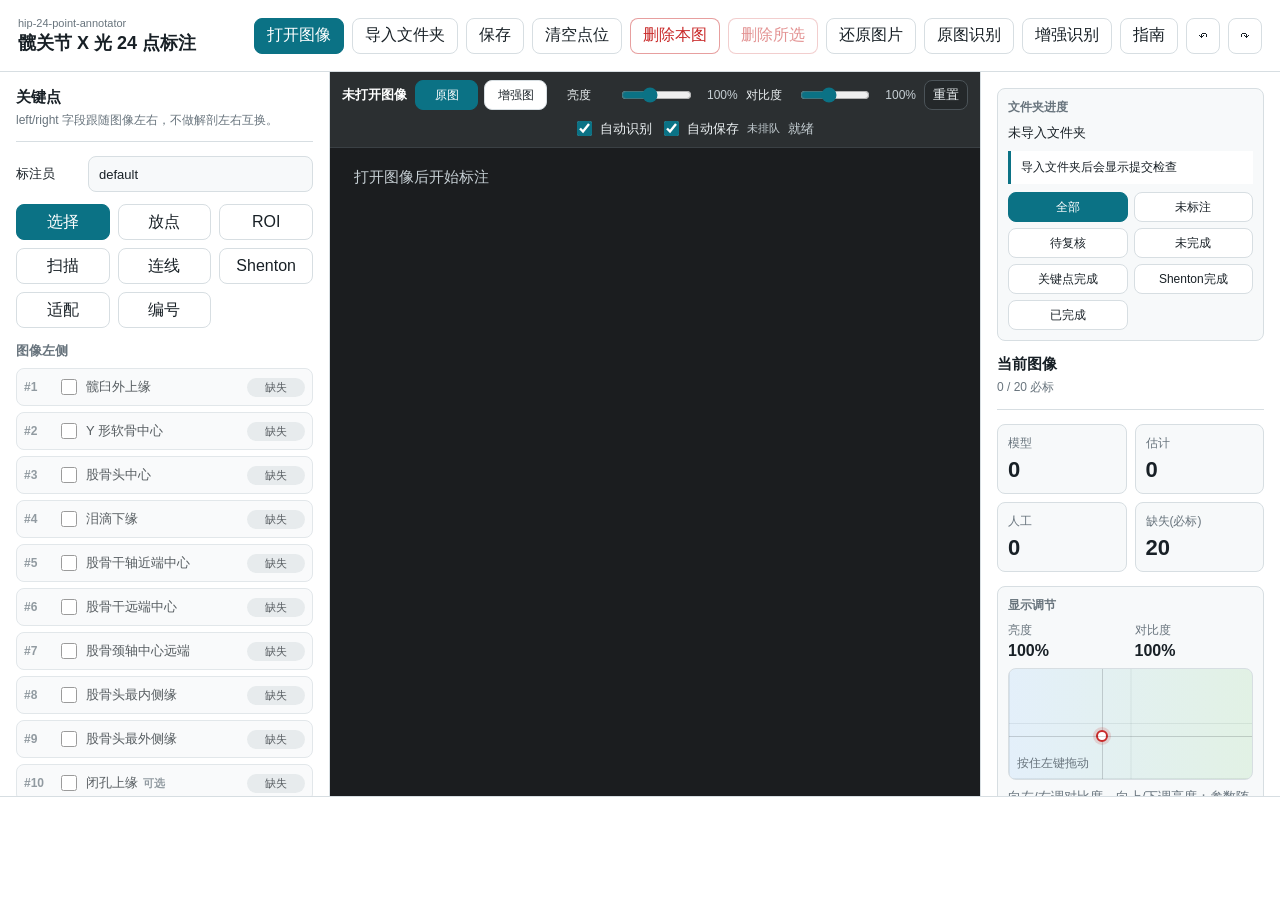
==== commit 4a332f0e: "fix: adjust layout and default guides" ====
--- a/static/index.html
+++ b/static/index.html
@@ -327,7 +327,8 @@
         <section class="guide-section">
           <h3>图像显示</h3>
           <p>亮度和对比度只影响当前显示，不改变图片、关键点坐标或导出文件；顶部滑块和右侧拖动板同步，设置会写入当前标注文件。</p>
-          <p>当前 schema 为每侧 12 点，共 24 点；#7 为股骨颈轴中心远端，#12 为股骨颈轴中心近端。#10/#11 默认可选，不计入完成缺失。</p>
+          <p>当前 schema 为每侧 12 点，共 24 点；#7 为股骨颈轴中心远端，#12 为股骨颈轴中心近端。自动识别时 #12 暂用同侧 #3 和 #7 的中点估计，可人工调整；#10/#11 默认可选，不计入完成缺失。</p>
+          <p>默认连线包含每侧 #1-#3、#8-#9、#12-#7、#5-#6、#1-#2 和双侧 #2-#2；画好的 Shenton 曲线点可在 Shenton 工具或选择工具下拖动调整。</p>
         </section>
         <h2>快捷键</h2>
         <div class="shortcut-grid">
@@ -340,7 +341,7 @@
           <span>D</span><span>原图识别</span>
           <span>F</span><span>适配当前图</span>
           <span>Ctrl+S</span><span>保存</span>
-          <span>← / →</span><span>保留给系统，不切换图片</span>
+          <span>← / →</span><span>上一张 / 下一张</span>
           <span>Delete</span><span>删除选中项；无选中项时删除当前图片</span>
         </div>
         <div class="dialog-actions">
--- a/static/style.css
+++ b/static/style.css
@@ -134,10 +134,12 @@
 .workspace {
   min-height: 0;
   display: grid;
-  grid-template-columns: 330px minmax(420px, 1fr) 260px;
+  grid-template-columns: minmax(300px, 330px) minmax(0, 1fr) minmax(260px, 300px);
+  overflow: hidden;
 }
 
 .side-panel {
+  min-width: 0;
   min-height: 0;
   background: var(--panel);
   border-right: 1px solid var(--line);
@@ -146,8 +148,11 @@
 }
 
 .review-panel {
+  min-width: 260px;
   border-left: 1px solid var(--line);
   border-right: 0;
+  position: relative;
+  z-index: 2;
 }
 
 .panel-head {
@@ -370,18 +375,23 @@
   display: grid;
   grid-template-rows: auto minmax(0, 1fr);
   background: var(--canvas);
+  overflow: hidden;
+  position: relative;
+  z-index: 1;
 }
 
 .canvas-toolbar {
   background: #2b2f31;
   color: white;
-  display: grid;
-  grid-template-columns: minmax(180px, 1.1fr) minmax(360px, 1.6fr) minmax(300px, 1.2fr);
-  align-items: center;
-  gap: 10px;
+  display: flex;
+  flex-wrap: wrap;
+  align-items: center;
+  gap: 8px 10px;
   padding: 8px 12px;
   border-bottom: 1px solid #3a4044;
   font-size: 13px;
+  max-width: 100%;
+  overflow: hidden;
 }
 
 .canvas-primary,
@@ -391,10 +401,20 @@
   display: flex;
   align-items: center;
   gap: 8px;
-}
-
-.display-controls,
+  flex-wrap: wrap;
+}
+
+.canvas-primary {
+  flex: 1 1 180px;
+}
+
+.display-controls {
+  flex: 2 1 330px;
+  justify-content: flex-start;
+}
+
 .workflow-strip {
+  flex: 1 1 260px;
   justify-content: flex-end;
 }
 
@@ -410,8 +430,9 @@
 }
 
 .status-text {
-  min-width: 92px;
+  min-width: 80px;
   max-width: 180px;
+  flex: 0 1 180px;
   overflow: hidden;
   white-space: nowrap;
   text-overflow: ellipsis;
@@ -419,7 +440,8 @@
 }
 
 .toolbar-slider {
-  min-width: 146px;
+  min-width: 128px;
+  flex: 1 1 150px;
   display: grid;
   grid-template-columns: 46px minmax(70px, 1fr) 42px;
   align-items: center;
@@ -453,6 +475,10 @@
 }
 
 .workflow-strip small {
+  min-width: 0;
+  max-width: 180px;
+  overflow: hidden;
+  text-overflow: ellipsis;
   color: #c7d0d5;
   white-space: nowrap;
 }
@@ -1161,11 +1187,10 @@
 
 @media (max-width: 1180px) {
   .workspace {
-    grid-template-columns: 300px minmax(360px, 1fr);
+    grid-template-columns: 300px minmax(0, 1fr);
   }
 
   .canvas-toolbar {
-    grid-template-columns: 1fr;
     align-items: stretch;
   }
 
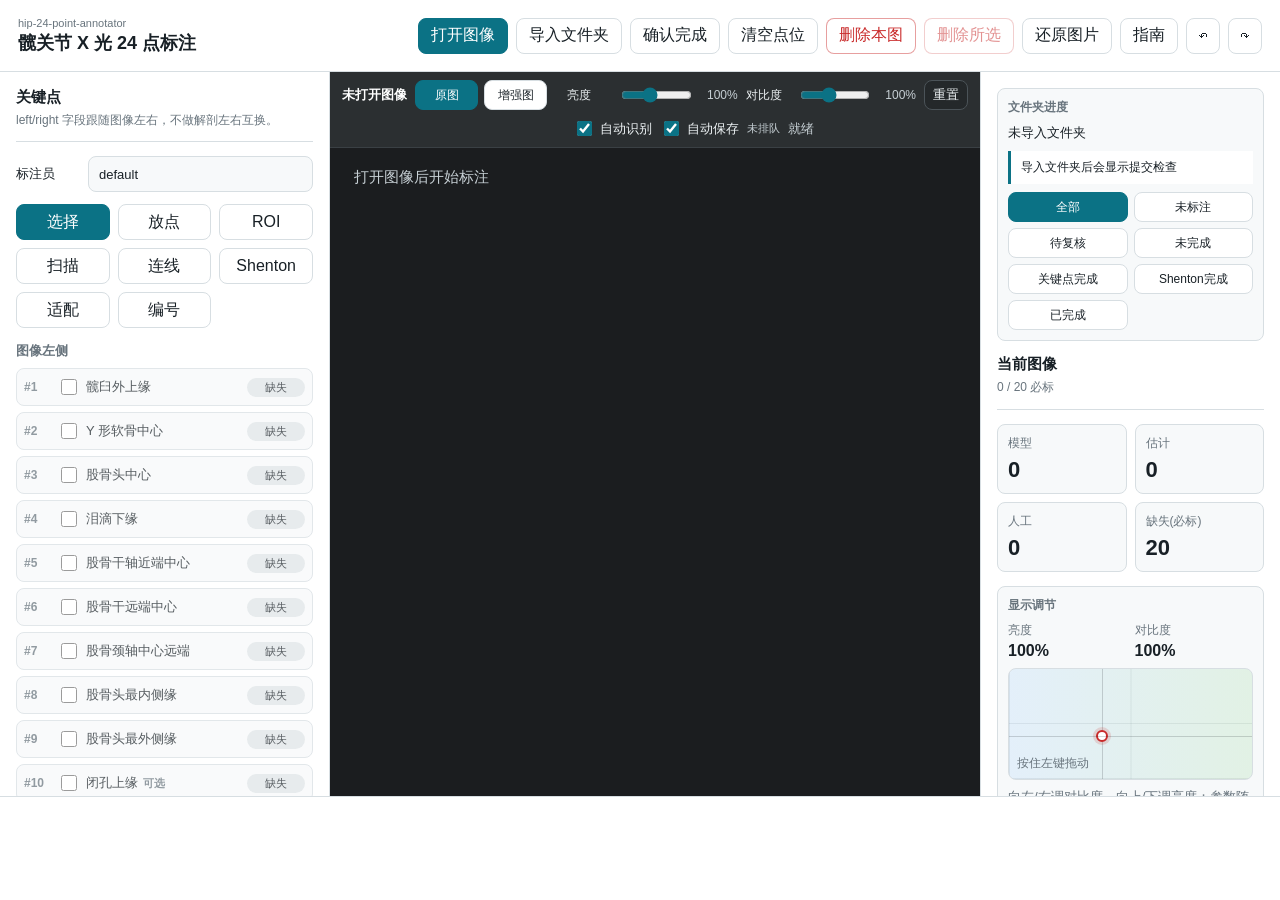
==== commit 858691da: "fix: update auto detection completion workflow" ====
--- a/static/index.html
+++ b/static/index.html
@@ -19,13 +19,11 @@
             <input id="fileInput" type="file" accept="image/*,.dcm,.dicom" hidden />
           </label>
           <button id="btnFolder" type="button">导入文件夹</button>
-          <button id="btnSave" type="button">保存</button>
+          <button id="btnSave" type="button">确认完成</button>
           <button id="btnClearPoints" type="button" title="清空当前图片的 24 个关键点，不影响 Shenton 曲线、ROI 或扫描校正">清空点位</button>
           <button id="btnDeleteImage" class="danger" type="button" title="将这张图片及同名标注文件移动到图片同目录 trash 文件夹">删除本图</button>
           <button id="btnDeleteSelectedImages" class="danger" type="button" disabled title="将勾选缩略图及同名标注文件移动到图片同目录 trash 文件夹">删除所选</button>
           <button id="btnRestoreImages" type="button" title="从当前工作区 trash 文件夹中选择图片还原">还原图片</button>
-          <button id="btnAutoDetect" type="button" title="用原图对当前图片重新识别；保留已经人工修改的点">原图识别</button>
-          <button id="btnAutoDetectEnhanced" type="button" title="用增强预览图识别当前图片；仅辅助识别，不覆盖原图">增强识别</button>
           <button id="btnShortcutHelp" type="button" title="查看使用指南和快捷键">指南</button>
           <button id="btnUndo" type="button" aria-label="撤销">↶</button>
           <button id="btnRedo" type="button" aria-label="重做">↷</button>
@@ -194,11 +192,8 @@
             <small>向左/右调对比度，向上/下调亮度；参数随标注保存。</small>
           </div>
           <div class="completion-actions">
-            <button id="btnConfirmKeypointsComplete" type="button">确认关键点完成</button>
+            <div class="settings-title">完成状态</div>
             <small id="keypointConfirmText">关键点尚未人工确认完成</small>
-          </div>
-          <div class="completion-actions">
-            <button id="btnConfirmShentonComplete" type="button">确认沈通线完成</button>
             <small id="shentonConfirmText">沈通线尚未人工确认完成</small>
           </div>
           <div class="selected-box">
@@ -338,9 +333,8 @@
           <span>C</span><span>扫描四角</span>
           <span>S</span><span>Shenton 曲线</span>
           <span>E</span><span>增强图 / 原图</span>
-          <span>D</span><span>原图识别</span>
           <span>F</span><span>适配当前图</span>
-          <span>Ctrl+S</span><span>保存</span>
+          <span>Ctrl+S</span><span>保存草稿</span>
           <span>← / →</span><span>上一张 / 下一张</span>
           <span>Delete</span><span>删除选中项；无选中项时删除当前图片</span>
         </div>
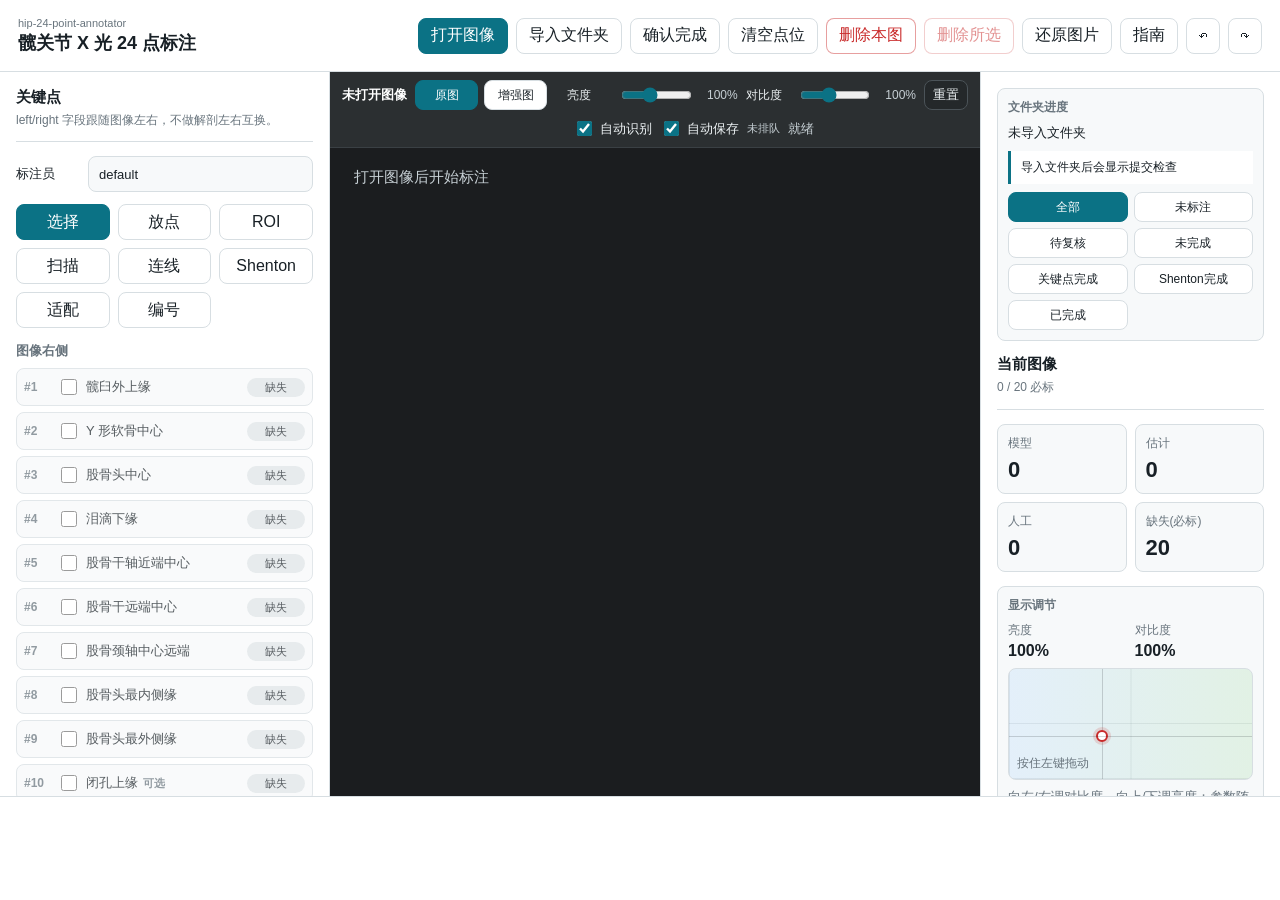
==== commit d2d0f10d: "fix: swap hospital-facing keypoint side labels" ====
--- a/static/index.html
+++ b/static/index.html
@@ -344,6 +344,6 @@
       </form>
     </dialog>
 
-    <script src="/static/app.js?v=hip24-optional-10-11"></script>
+    <script src="/static/app.js?v=keypoint-side-labels-20260713"></script>
   </body>
 </html>
